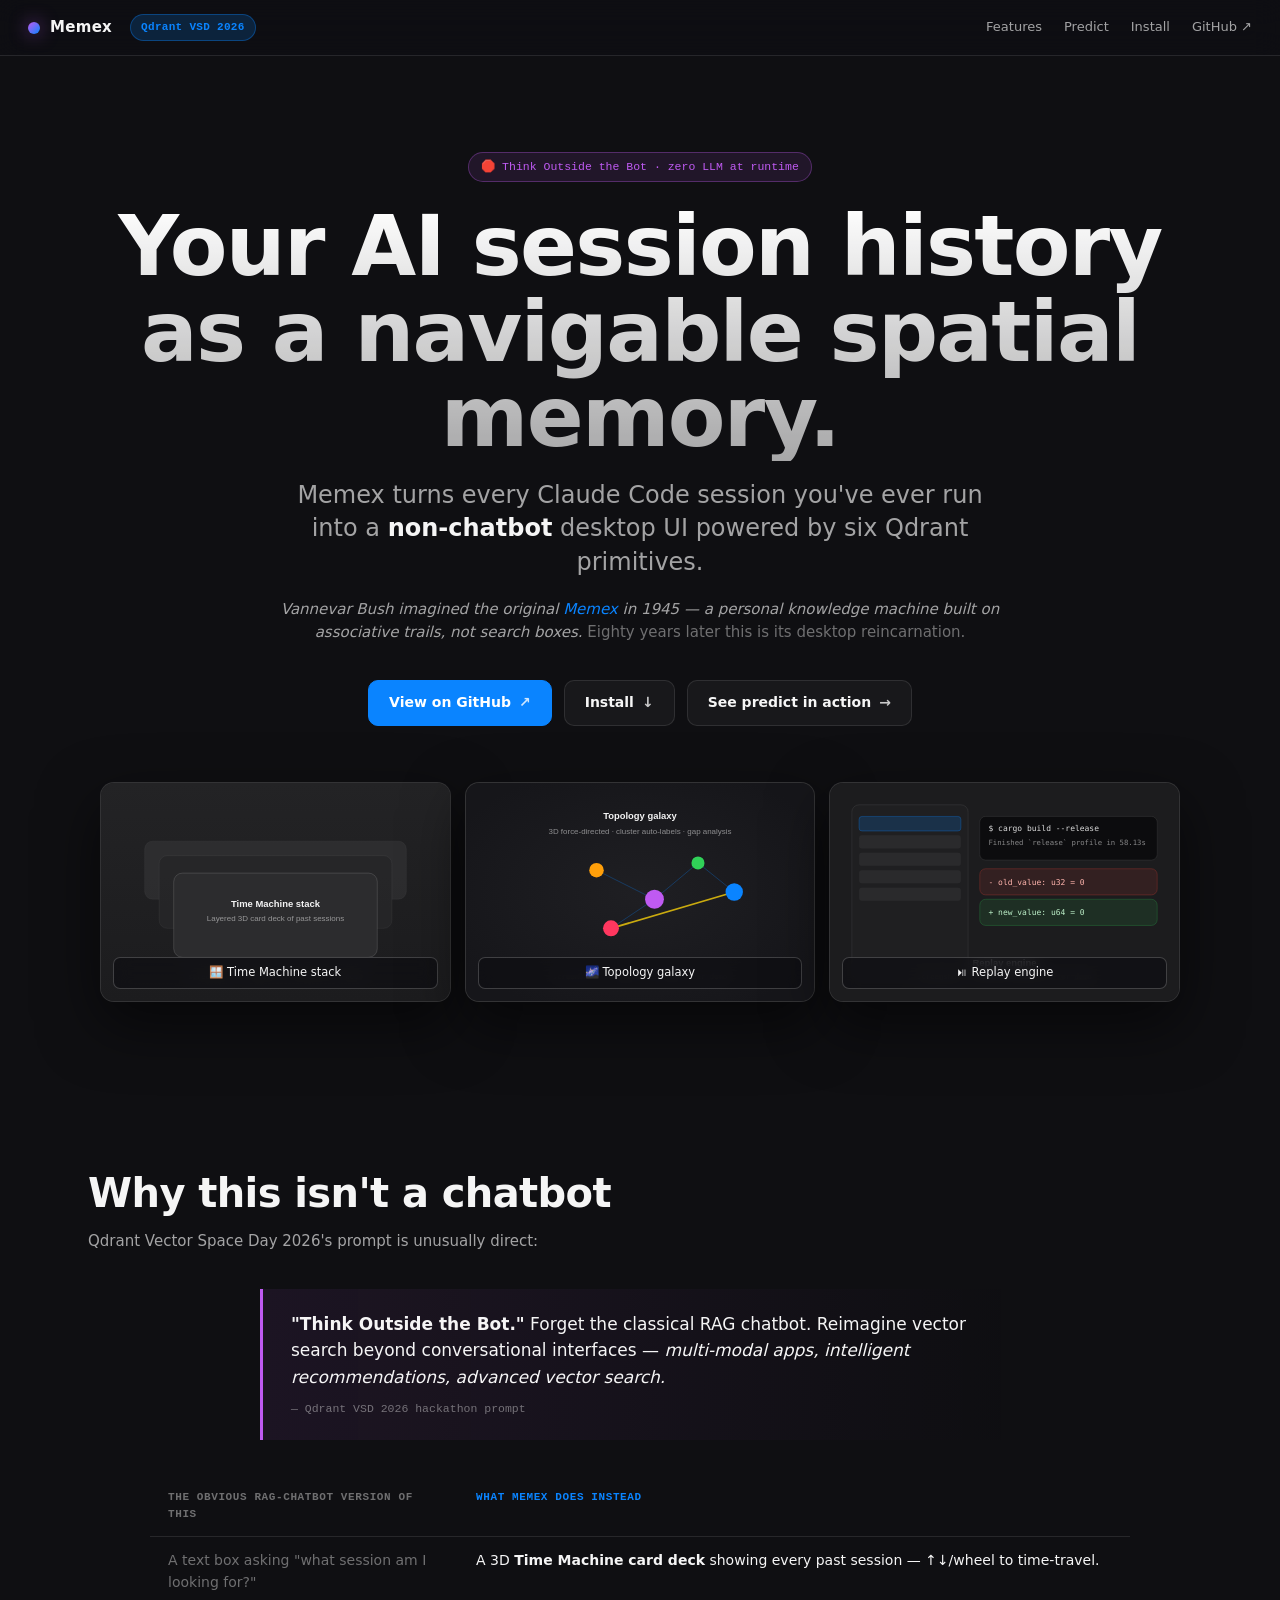
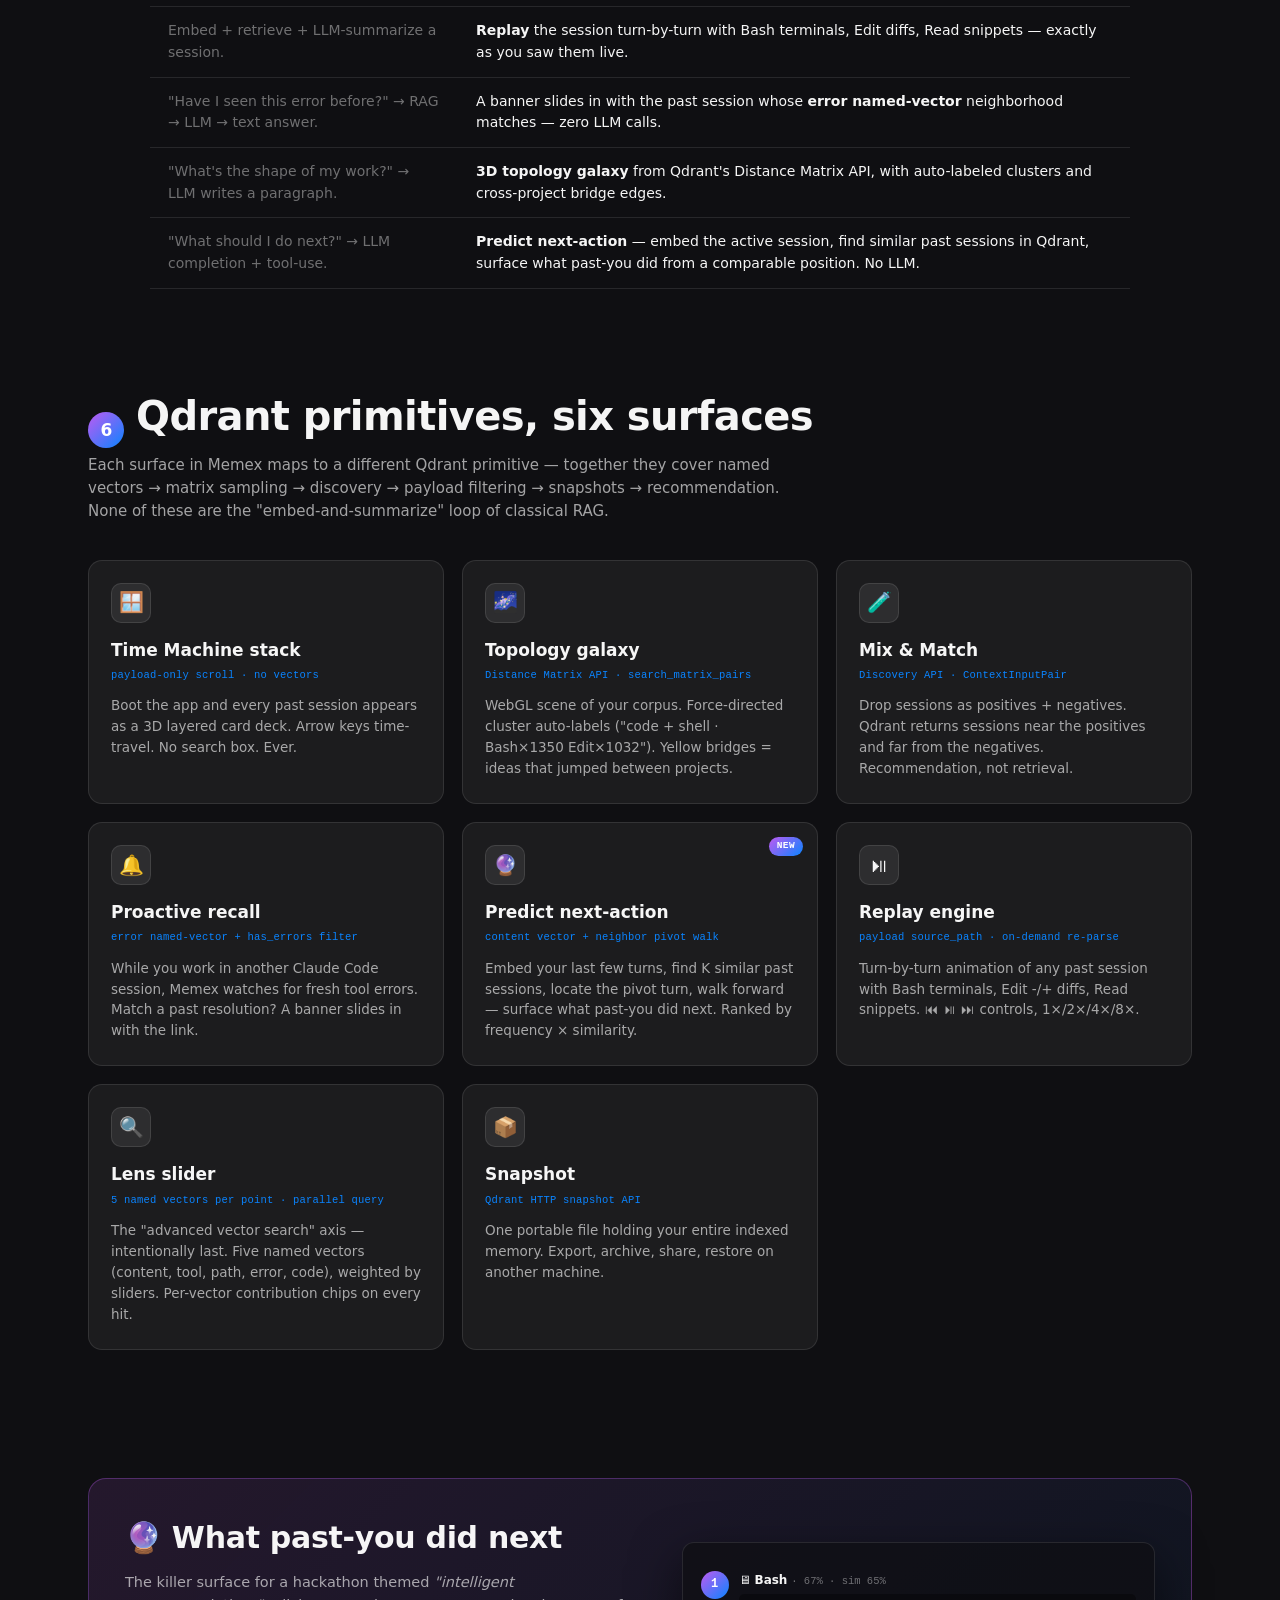
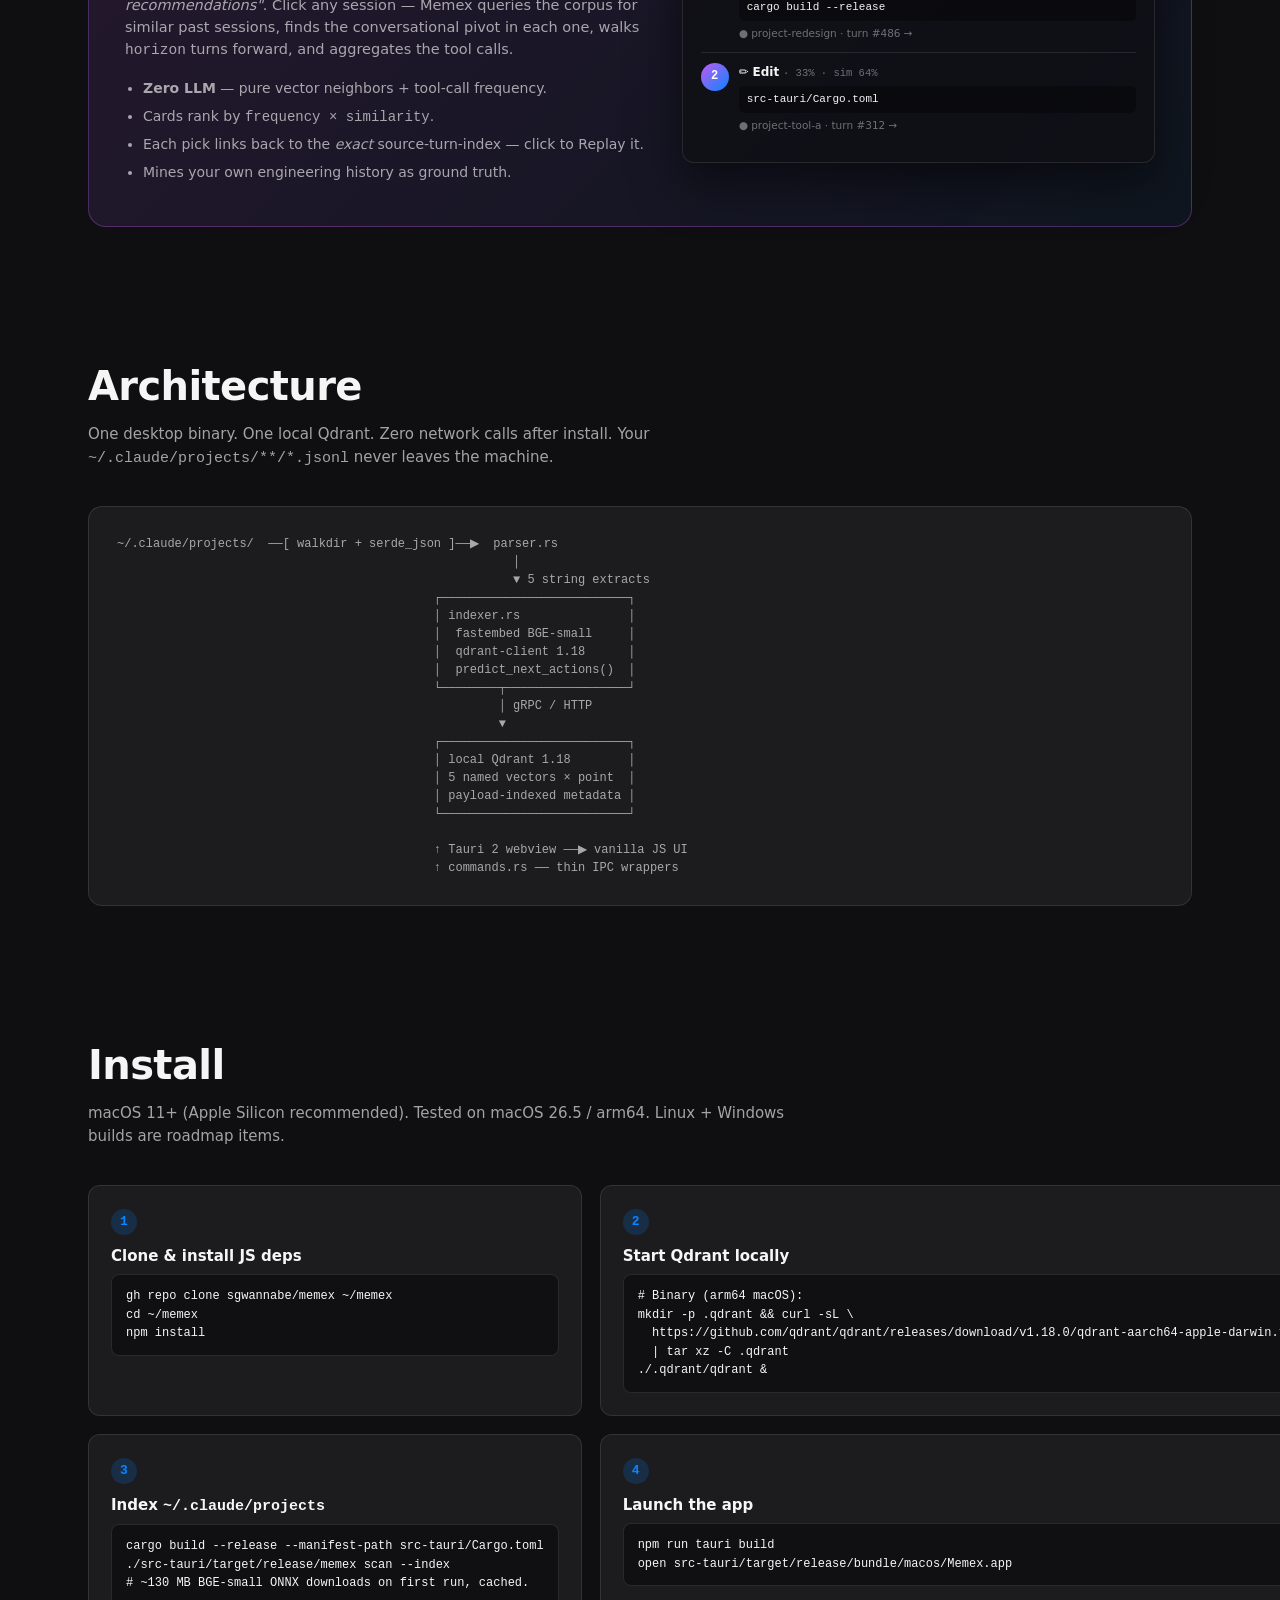
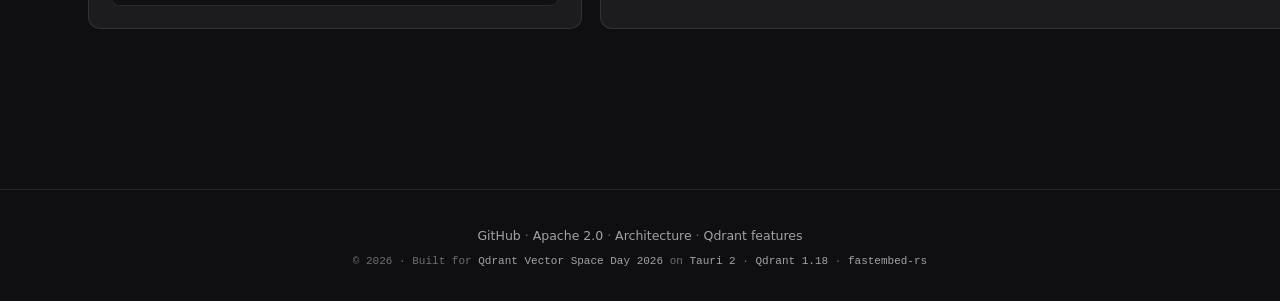
==== index.html @ a987952d "docs: public landing page + README — add Predict + landing link Landing page (index.html at repo roo" ====
<!doctype html>
<html lang="en">
<head>
  <meta charset="UTF-8" />
  <meta name="viewport" content="width=device-width, initial-scale=1.0" />
  <title>Memex — Your AI session history as a navigable spatial memory</title>
  <meta name="description" content="Time Machine for ~/.claude/projects. Six Qdrant primitives wired into one non-chatbot UI. Built for Qdrant Vector Space Day 2026." />
  <meta property="og:title" content="Memex — non-chatbot UI for AI session history" />
  <meta property="og:description" content="Six Qdrant primitives. Zero LLM at runtime. Built for VSD 2026." />
  <meta property="og:type" content="website" />
  <meta property="og:url" content="https://sgwannabe.github.io/memex/" />
  <link rel="icon" type="image/svg+xml" href="docs/img/topology.svg" />
  <style>
    :root {
      --bg-0: #0f0f12;
      --bg-1: #16161a;
      --bg-2: #1c1c1e;
      --bg-3: #232325;
      --bg-glass: rgba(255, 255, 255, 0.04);
      --bg-glass-hi: rgba(255, 255, 255, 0.08);
      --border: rgba(255, 255, 255, 0.10);
      --border-strong: rgba(255, 255, 255, 0.20);
      --fg: rgba(255, 255, 255, 0.96);
      --fg-2: rgba(255, 255, 255, 0.62);
      --fg-3: rgba(255, 255, 255, 0.40);
      --accent: #0a84ff;
      --accent-soft: rgba(10, 132, 255, 0.18);
      --magenta: #bf5af2;
      --green: #30d158;
      --yellow: #ffd60a;
      --red: #ff453a;
      --sans: -apple-system, BlinkMacSystemFont, "SF Pro Display", "SF Pro Text", "Pretendard Variable", "Inter", system-ui, sans-serif;
      --mono: "SF Mono", "JetBrains Mono", ui-monospace, monospace;
      color-scheme: dark;
    }
    * { box-sizing: border-box; }
    html, body {
      margin: 0; padding: 0;
      background: var(--bg-0);
      color: var(--fg);
      font-family: var(--sans);
      -webkit-font-smoothing: antialiased;
      line-height: 1.55;
    }
    a { color: var(--accent); text-decoration: none; }
    a:hover { text-decoration: underline; }
    code, pre { font-family: var(--mono); }

    /* --- ambient background ---------------------------------------- */
    body::before {
      content: "";
      position: fixed; inset: 0; pointer-events: none; z-index: -1;
      background:
        radial-gradient(ellipse 80% 60% at 50% -10%, rgba(10, 132, 255, 0.22), transparent 60%),
        radial-gradient(ellipse 60% 50% at 100% 20%, rgba(191, 90, 242, 0.16), transparent 60%),
        radial-gradient(ellipse 60% 60% at 0% 70%, rgba(48, 209, 88, 0.10), transparent 60%);
    }

    /* --- nav -------------------------------------------------------- */
    nav.top {
      position: sticky; top: 0; z-index: 50;
      display: flex; align-items: center; justify-content: space-between;
      padding: 14px 28px;
      background: rgba(15, 15, 18, 0.72);
      backdrop-filter: saturate(160%) blur(14px);
      border-bottom: 1px solid var(--border);
    }
    nav.top .brand {
      display: flex; align-items: center; gap: 10px;
      font-weight: 700; letter-spacing: 0.3px; font-size: 15px;
    }
    nav.top .brand-dot {
      width: 12px; height: 12px; border-radius: 50%;
      background: linear-gradient(135deg, var(--magenta) 0%, var(--accent) 100%);
      box-shadow: 0 0 18px rgba(191, 90, 242, 0.55);
    }
    nav.top .links { display: flex; gap: 22px; font-size: 13px; color: var(--fg-2); }
    nav.top .links a { color: var(--fg-2); }
    nav.top .links a:hover { color: var(--fg); text-decoration: none; }
    nav.top .badge {
      display: inline-flex; align-items: center; gap: 6px;
      font-family: var(--mono); font-size: 11px;
      padding: 4px 10px; border-radius: 999px;
      background: var(--accent-soft); color: var(--accent);
      border: 1px solid rgba(10, 132, 255, 0.35);
    }

    /* --- container -------------------------------------------------- */
    .wrap { max-width: 1160px; margin: 0 auto; padding: 0 28px; }

    /* --- hero ------------------------------------------------------- */
    section.hero {
      padding: 96px 0 64px;
      text-align: center;
    }
    .hero .eyebrow {
      display: inline-flex; align-items: center; gap: 6px;
      font-family: var(--mono); font-size: 11.5px;
      color: var(--magenta);
      padding: 5px 12px; border-radius: 999px;
      background: rgba(191, 90, 242, 0.10);
      border: 1px solid rgba(191, 90, 242, 0.32);
      margin-bottom: 22px;
    }
    .hero h1 {
      font-size: clamp(40px, 8vw, 84px);
      line-height: 1.02;
      margin: 0 0 18px;
      letter-spacing: -0.02em;
      font-weight: 700;
      background: linear-gradient(180deg, #ffffff 0%, rgba(255, 255, 255, 0.6) 110%);
      -webkit-background-clip: text;
      background-clip: text;
      color: transparent;
    }
    .hero .tagline {
      font-size: clamp(18px, 2.4vw, 24px);
      color: var(--fg-2);
      max-width: 720px; margin: 0 auto 18px;
      line-height: 1.4;
    }
    .hero .lede {
      font-size: 15px; color: var(--fg-3);
      max-width: 720px; margin: 0 auto 36px;
    }
    .hero .lede em { color: var(--fg-2); font-style: italic; }
    .hero .cta {
      display: inline-flex; gap: 12px; flex-wrap: wrap; justify-content: center;
    }
    .btn {
      display: inline-flex; align-items: center; gap: 8px;
      font-family: var(--sans); font-weight: 600; font-size: 14px;
      padding: 11px 20px; border-radius: 10px;
      border: 1px solid var(--border);
      background: var(--bg-glass);
      color: var(--fg);
      text-decoration: none !important;
      cursor: pointer;
      transition: transform 80ms ease, background 160ms ease, border-color 160ms ease;
    }
    .btn:hover { background: var(--bg-glass-hi); border-color: var(--border-strong); transform: translateY(-1px); }
    .btn.primary { background: var(--accent); border-color: var(--accent); color: #fff; }
    .btn.primary:hover { background: #1a90ff; }
    .btn .arrow { font-size: 14px; opacity: 0.8; }

    /* --- hero screenshots strip ------------------------------------ */
    .shots {
      margin: 56px auto 0;
      display: grid; grid-template-columns: repeat(3, 1fr); gap: 14px;
      max-width: 1080px;
    }
    .shots .shot {
      position: relative;
      border-radius: 14px; overflow: hidden;
      border: 1px solid var(--border);
      background: var(--bg-2);
      box-shadow: 0 22px 60px rgba(0, 0, 0, 0.55);
      transition: transform 280ms ease, border-color 280ms ease;
    }
    .shots .shot:hover { transform: translateY(-4px); border-color: var(--border-strong); }
    .shots .shot img { display: block; width: 100%; height: auto; }
    .shots .shot .cap {
      position: absolute; left: 12px; bottom: 12px; right: 12px;
      font-family: var(--sans); font-size: 11.5px; color: var(--fg);
      padding: 6px 10px; border-radius: 7px;
      background: rgba(15, 15, 18, 0.72);
      border: 1px solid var(--border-strong);
      backdrop-filter: blur(8px);
    }

    /* --- "not a chatbot" anchor ------------------------------------ */
    section.not-bot {
      padding: 96px 0 32px;
    }
    .not-bot .vsd-quote {
      max-width: 760px; margin: 0 auto 36px;
      padding: 22px 28px;
      border-left: 3px solid var(--magenta);
      background: linear-gradient(90deg, rgba(191, 90, 242, 0.08) 0%, transparent 100%);
      border-radius: 0 14px 14px 0;
      font-size: 17px; line-height: 1.55;
    }
    .not-bot .vsd-quote .src {
      display: block; margin-top: 10px;
      font-family: var(--mono); font-size: 11.5px; color: var(--fg-3);
    }
    .not-bot table.contrast {
      width: 100%; max-width: 980px; margin: 0 auto;
      border-collapse: collapse;
      font-size: 14px;
    }
    .not-bot table.contrast th,
    .not-bot table.contrast td {
      padding: 13px 18px;
      text-align: left;
      vertical-align: top;
      border-bottom: 1px solid var(--border);
    }
    .not-bot table.contrast th {
      font-family: var(--mono); font-size: 11px;
      font-weight: 700; text-transform: uppercase; letter-spacing: 0.6px;
      color: var(--fg-3);
    }
    .not-bot table.contrast th:last-child {
      color: var(--accent);
    }
    .not-bot table.contrast td:first-child { color: var(--fg-3); }
    .not-bot table.contrast td:last-child { color: var(--fg); font-weight: 500; }

    /* --- features grid --------------------------------------------- */
    section.features { padding: 64px 0; }
    section h2 {
      font-size: clamp(28px, 4vw, 40px);
      letter-spacing: -0.015em;
      margin: 0 0 6px;
      font-weight: 700;
    }
    section h2 .num {
      display: inline-flex; align-items: center; justify-content: center;
      width: 36px; height: 36px; border-radius: 50%;
      background: linear-gradient(135deg, var(--magenta) 0%, var(--accent) 100%);
      color: white; font-size: 17px; font-weight: 700;
      margin-right: 12px; vertical-align: -6px;
    }
    section .h-sub {
      font-size: 15px; color: var(--fg-2);
      margin: 0 0 36px;
      max-width: 720px;
    }
    .grid {
      display: grid; gap: 18px;
      grid-template-columns: repeat(auto-fill, minmax(320px, 1fr));
    }
    .card {
      position: relative;
      padding: 22px 22px 24px;
      background: var(--bg-2);
      border: 1px solid var(--border);
      border-radius: 14px;
      transition: transform 200ms ease, border-color 200ms ease;
    }
    .card:hover { transform: translateY(-3px); border-color: var(--border-strong); }
    .card .icon {
      display: inline-flex; align-items: center; justify-content: center;
      width: 40px; height: 40px; border-radius: 10px;
      font-size: 20px;
      background: var(--bg-glass-hi);
      border: 1px solid var(--border);
      margin-bottom: 14px;
    }
    .card h3 {
      margin: 0 0 4px; font-size: 17px; font-weight: 600;
    }
    .card .qprim {
      display: block; font-family: var(--mono); font-size: 10.5px;
      color: var(--accent); margin-bottom: 12px;
      letter-spacing: 0.2px;
    }
    .card p { margin: 0; color: var(--fg-2); font-size: 13.5px; line-height: 1.55; }
    .card .badge-new {
      position: absolute; top: 14px; right: 14px;
      font-family: var(--mono); font-size: 9.5px;
      padding: 2px 8px; border-radius: 999px;
      background: linear-gradient(135deg, var(--magenta) 0%, var(--accent) 100%);
      color: #fff; font-weight: 700;
      letter-spacing: 0.4px;
    }

    /* --- predict spotlight ----------------------------------------- */
    section.predict {
      padding: 64px 0;
    }
    .spotlight {
      display: grid; grid-template-columns: 1.1fr 1fr; gap: 36px;
      align-items: center;
      padding: 36px;
      background: linear-gradient(135deg, rgba(191, 90, 242, 0.12) 0%, rgba(10, 132, 255, 0.06) 100%);
      border: 1px solid rgba(191, 90, 242, 0.32);
      border-radius: 18px;
    }
    .spotlight h3 {
      font-size: clamp(22px, 3vw, 30px);
      margin: 0 0 10px;
      letter-spacing: -0.01em;
    }
    .spotlight p { color: var(--fg-2); font-size: 14.5px; margin: 0 0 16px; }
    .spotlight ul { color: var(--fg-2); font-size: 14px; padding-left: 18px; margin: 0; }
    .spotlight ul li { margin-bottom: 6px; }
    .spotlight .demo-card {
      padding: 18px;
      background: rgba(15, 15, 18, 0.72);
      border: 1px solid var(--border);
      border-radius: 12px;
      box-shadow: 0 18px 50px rgba(0, 0, 0, 0.55);
    }
    .spotlight .demo-card .row {
      display: grid; grid-template-columns: 28px 1fr;
      gap: 10px; padding: 10px 0;
      border-bottom: 1px solid var(--border);
    }
    .spotlight .demo-card .row:last-child { border-bottom: none; }
    .spotlight .demo-card .rank {
      width: 28px; height: 28px; border-radius: 50%;
      display: flex; align-items: center; justify-content: center;
      font-family: var(--mono); font-weight: 700; font-size: 12px;
      background: linear-gradient(135deg, var(--magenta), var(--accent));
      color: white;
    }
    .spotlight .demo-card .head { font-size: 12px; }
    .spotlight .demo-card .head strong { color: var(--fg); }
    .spotlight .demo-card .head .meta { font-family: var(--mono); color: var(--fg-3); font-size: 10.5px; }
    .spotlight .demo-card .ex {
      margin-top: 5px;
      font-family: var(--mono); font-size: 11px;
      padding: 5px 8px; border-radius: 5px;
      background: rgba(0, 0, 0, 0.35); color: var(--fg);
      display: block;
    }
    .spotlight .demo-card .src {
      margin-top: 4px;
      font-size: 10.5px; color: var(--fg-3);
    }

    /* --- architecture ---------------------------------------------- */
    section.arch {
      padding: 64px 0;
    }
    .arch-box {
      padding: 28px;
      background: var(--bg-2);
      border: 1px solid var(--border);
      border-radius: 14px;
      font-family: var(--mono); font-size: 12px;
      color: var(--fg-2);
      overflow-x: auto;
      white-space: pre;
      line-height: 1.5;
    }

    /* --- install ---------------------------------------------------- */
    section.install { padding: 64px 0; }
    .steps {
      display: grid; grid-template-columns: repeat(2, 1fr); gap: 18px;
    }
    .step {
      padding: 22px;
      background: var(--bg-2);
      border: 1px solid var(--border);
      border-radius: 12px;
    }
    .step .step-num {
      display: inline-flex; align-items: center; justify-content: center;
      width: 26px; height: 26px; border-radius: 50%;
      background: var(--accent-soft); color: var(--accent);
      font-family: var(--mono); font-weight: 700; font-size: 13px;
      margin-bottom: 10px;
    }
    .step h4 { margin: 0 0 6px; font-size: 15px; font-weight: 600; }
    .step p { margin: 0 0 12px; color: var(--fg-2); font-size: 13px; }
    .step pre {
      margin: 0;
      padding: 12px 14px;
      background: rgba(0, 0, 0, 0.40);
      border: 1px solid var(--border);
      border-radius: 8px;
      font-size: 12px; line-height: 1.55;
      color: var(--fg);
      overflow-x: auto;
    }

    /* --- footer ----------------------------------------------------- */
    footer {
      margin-top: 96px;
      padding: 36px 28px;
      border-top: 1px solid var(--border);
      text-align: center;
      color: var(--fg-3);
      font-size: 12.5px;
    }
    footer a { color: var(--fg-2); }
    footer .credits {
      margin-top: 8px; font-family: var(--mono); font-size: 11px;
    }

    @media (max-width: 760px) {
      .shots { grid-template-columns: 1fr; }
      .spotlight { grid-template-columns: 1fr; padding: 24px; }
      .steps { grid-template-columns: 1fr; }
      nav.top .links { display: none; }
    }
  </style>
</head>
<body>
  <nav class="top">
    <div class="brand">
      <span class="brand-dot"></span> Memex
      <span class="badge" style="margin-left:8px">Qdrant VSD 2026</span>
    </div>
    <div class="links">
      <a href="#features">Features</a>
      <a href="#predict">Predict</a>
      <a href="#install">Install</a>
      <a href="https://github.com/sgwannabe/memex" target="_blank" rel="noopener">GitHub ↗</a>
    </div>
  </nav>

  <section class="hero">
    <div class="wrap">
      <div class="eyebrow">🛑 Think Outside the Bot · zero LLM at runtime</div>
      <h1>Your AI session history<br>as a navigable spatial memory.</h1>
      <p class="tagline">
        Memex turns every Claude&nbsp;Code session you've ever run
        into a <strong style="color:var(--fg)">non-chatbot</strong> desktop UI
        powered by six Qdrant primitives.
      </p>
      <p class="lede">
        <em>Vannevar Bush imagined the original
        <a href="https://en.wikipedia.org/wiki/Memex" target="_blank" rel="noopener">Memex</a>
        in 1945 — a personal knowledge machine built on associative trails,
        not search boxes.</em> Eighty years later this is its desktop reincarnation.
      </p>
      <div class="cta">
        <a class="btn primary" href="https://github.com/sgwannabe/memex" target="_blank" rel="noopener">
          View on GitHub <span class="arrow">↗</span>
        </a>
        <a class="btn" href="#install">
          Install <span class="arrow">↓</span>
        </a>
        <a class="btn" href="#predict">
          See predict in action <span class="arrow">→</span>
        </a>
      </div>

      <div class="shots">
        <div class="shot">
          <img src="docs/img/stack.svg" alt="Time Machine layered card stack" />
          <span class="cap">🪟 Time Machine stack</span>
        </div>
        <div class="shot">
          <img src="docs/img/topology.svg" alt="3D Topology galaxy with cluster labels" />
          <span class="cap">🌌 Topology galaxy</span>
        </div>
        <div class="shot">
          <img src="docs/img/replay.svg" alt="Replay engine — turn-by-turn animation" />
          <span class="cap">⏯ Replay engine</span>
        </div>
      </div>
    </div>
  </section>

  <section class="not-bot">
    <div class="wrap">
      <h2>Why this isn't a chatbot</h2>
      <p class="h-sub">Qdrant Vector Space Day 2026's prompt is unusually direct:</p>

      <div class="vsd-quote">
        <strong>"Think Outside the Bot."</strong> Forget the classical RAG
        chatbot. Reimagine vector search beyond conversational interfaces —
        <em>multi-modal apps, intelligent recommendations, advanced vector
        search.</em>
        <span class="src">— Qdrant VSD 2026 hackathon prompt</span>
      </div>

      <table class="contrast">
        <thead>
          <tr>
            <th>The obvious RAG-chatbot version of this</th>
            <th>What Memex does instead</th>
          </tr>
        </thead>
        <tbody>
          <tr>
            <td>A text box asking "what session am I looking for?"</td>
            <td>A 3D <strong>Time Machine card deck</strong> showing every past session — ↑↓/wheel to time-travel.</td>
          </tr>
          <tr>
            <td>Embed + retrieve + LLM-summarize a session.</td>
            <td><strong>Replay</strong> the session turn-by-turn with Bash terminals, Edit diffs, Read snippets — exactly as you saw them live.</td>
          </tr>
          <tr>
            <td>"Have I seen this error before?" → RAG → LLM → text answer.</td>
            <td>A banner slides in with the past session whose <strong>error named-vector</strong> neighborhood matches — zero LLM calls.</td>
          </tr>
          <tr>
            <td>"What's the shape of my work?" → LLM writes a paragraph.</td>
            <td><strong>3D topology galaxy</strong> from Qdrant's Distance Matrix API, with auto-labeled clusters and cross-project bridge edges.</td>
          </tr>
          <tr>
            <td>"What should I do next?" → LLM completion + tool-use.</td>
            <td><strong>Predict next-action</strong> — embed the active session, find similar past sessions in Qdrant, surface what past-you did from a comparable position. No LLM.</td>
          </tr>
        </tbody>
      </table>
    </div>
  </section>

  <section class="features" id="features">
    <div class="wrap">
      <h2><span class="num">6</span>Qdrant primitives, six surfaces</h2>
      <p class="h-sub">
        Each surface in Memex maps to a different Qdrant primitive — together
        they cover named vectors → matrix sampling → discovery → payload
        filtering → snapshots → recommendation. None of these are the
        "embed-and-summarize" loop of classical RAG.
      </p>

      <div class="grid">
        <div class="card">
          <div class="icon">🪟</div>
          <h3>Time Machine stack</h3>
          <span class="qprim">payload-only scroll · no vectors</span>
          <p>Boot the app and every past session appears as a 3D layered card deck. Arrow keys time-travel. No search box. Ever.</p>
        </div>

        <div class="card">
          <div class="icon">🌌</div>
          <h3>Topology galaxy</h3>
          <span class="qprim">Distance Matrix API · search_matrix_pairs</span>
          <p>WebGL scene of your corpus. Force-directed cluster auto-labels ("code + shell · Bash×1350 Edit×1032"). Yellow bridges = ideas that jumped between projects.</p>
        </div>

        <div class="card">
          <div class="icon">🧪</div>
          <h3>Mix &amp; Match</h3>
          <span class="qprim">Discovery API · ContextInputPair</span>
          <p>Drop sessions as positives + negatives. Qdrant returns sessions near the positives and far from the negatives. Recommendation, not retrieval.</p>
        </div>

        <div class="card">
          <div class="icon">🔔</div>
          <h3>Proactive recall</h3>
          <span class="qprim">error named-vector + has_errors filter</span>
          <p>While you work in another Claude Code session, Memex watches for fresh tool errors. Match a past resolution? A banner slides in with the link.</p>
        </div>

        <div class="card">
          <span class="badge-new">NEW</span>
          <div class="icon">🔮</div>
          <h3>Predict next-action</h3>
          <span class="qprim">content vector + neighbor pivot walk</span>
          <p>Embed your last few turns, find K similar past sessions, locate the pivot turn, walk forward — surface what past-you did next. Ranked by frequency × similarity.</p>
        </div>

        <div class="card">
          <div class="icon">⏯</div>
          <h3>Replay engine</h3>
          <span class="qprim">payload source_path · on-demand re-parse</span>
          <p>Turn-by-turn animation of any past session with Bash terminals, Edit -/+ diffs, Read snippets. ⏮ ⏯ ⏭ controls, 1×/2×/4×/8×.</p>
        </div>

        <div class="card">
          <div class="icon">🔍</div>
          <h3>Lens slider</h3>
          <span class="qprim">5 named vectors per point · parallel query</span>
          <p>The "advanced vector search" axis — intentionally last. Five named vectors (content, tool, path, error, code), weighted by sliders. Per-vector contribution chips on every hit.</p>
        </div>

        <div class="card">
          <div class="icon">📦</div>
          <h3>Snapshot</h3>
          <span class="qprim">Qdrant HTTP snapshot API</span>
          <p>One portable file holding your entire indexed memory. Export, archive, share, restore on another machine.</p>
        </div>
      </div>
    </div>
  </section>

  <section class="predict" id="predict">
    <div class="wrap">
      <div class="spotlight">
        <div>
          <h3>🔮 What past-you did next</h3>
          <p>
            The killer surface for a hackathon themed
            <em>"intelligent recommendations"</em>. Click any session — Memex
            queries the corpus for similar past sessions, finds the conversational
            pivot in each one, walks <code>horizon</code> turns forward, and
            aggregates the tool calls.
          </p>
          <ul>
            <li><strong>Zero LLM</strong> — pure vector neighbors + tool-call frequency.</li>
            <li>Cards rank by <code>frequency × similarity</code>.</li>
            <li>Each pick links back to the <em>exact</em> source-turn-index — click to Replay it.</li>
            <li>Mines your own engineering history as ground truth.</li>
          </ul>
        </div>
        <div class="demo-card">
          <div class="row">
            <div class="rank">1</div>
            <div>
              <div class="head">
                🖥 <strong>Bash</strong>
                <span class="meta">· 67% · sim 65%</span>
              </div>
              <code class="ex">cargo build --release</code>
              <div class="src">● project-redesign · turn #486 →</div>
            </div>
          </div>
          <div class="row">
            <div class="rank">2</div>
            <div>
              <div class="head">
                ✏️ <strong>Edit</strong>
                <span class="meta">· 33% · sim 64%</span>
              </div>
              <code class="ex">src-tauri/Cargo.toml</code>
              <div class="src">● project-tool-a · turn #312 →</div>
            </div>
          </div>
        </div>
      </div>
    </div>
  </section>

  <section class="arch">
    <div class="wrap">
      <h2>Architecture</h2>
      <p class="h-sub">
        One desktop binary. One local Qdrant. Zero network calls after install.
        Your <code>~/.claude/projects/**/*.jsonl</code> never leaves the machine.
      </p>
      <div class="arch-box">~/.claude/projects/  ──[ walkdir + serde_json ]──▶  parser.rs
                                                       │
                                                       ▼ 5 string extracts
                                            ┌──────────────────────────┐
                                            │ indexer.rs               │
                                            │  fastembed BGE-small     │
                                            │  qdrant-client 1.18      │
                                            │  predict_next_actions()  │
                                            └────────┬─────────────────┘
                                                     │ gRPC / HTTP
                                                     ▼
                                            ┌──────────────────────────┐
                                            │ local Qdrant 1.18        │
                                            │ 5 named vectors × point  │
                                            │ payload-indexed metadata │
                                            └──────────────────────────┘

                                            ↑ Tauri 2 webview ──▶ vanilla JS UI
                                            ↑ commands.rs ── thin IPC wrappers</div>
    </div>
  </section>

  <section class="install" id="install">
    <div class="wrap">
      <h2>Install</h2>
      <p class="h-sub">
        macOS 11+ (Apple Silicon recommended). Tested on macOS 26.5 / arm64.
        Linux + Windows builds are roadmap items.
      </p>
      <div class="steps">
        <div class="step">
          <div class="step-num">1</div>
          <h4>Clone &amp; install JS deps</h4>
          <pre>gh repo clone sgwannabe/memex ~/memex
cd ~/memex
npm install</pre>
        </div>
        <div class="step">
          <div class="step-num">2</div>
          <h4>Start Qdrant locally</h4>
          <pre># Binary (arm64 macOS):
mkdir -p .qdrant && curl -sL \
  https://github.com/qdrant/qdrant/releases/download/v1.18.0/qdrant-aarch64-apple-darwin.tar.gz \
  | tar xz -C .qdrant
./.qdrant/qdrant &amp;</pre>
        </div>
        <div class="step">
          <div class="step-num">3</div>
          <h4>Index <code>~/.claude/projects</code></h4>
          <pre>cargo build --release --manifest-path src-tauri/Cargo.toml
./src-tauri/target/release/memex scan --index
# ~130 MB BGE-small ONNX downloads on first run, cached.</pre>
        </div>
        <div class="step">
          <div class="step-num">4</div>
          <h4>Launch the app</h4>
          <pre>npm run tauri build
open src-tauri/target/release/bundle/macos/Memex.app</pre>
        </div>
      </div>
    </div>
  </section>

  <footer>
    <div>
      <a href="https://github.com/sgwannabe/memex">GitHub</a> ·
      <a href="https://github.com/sgwannabe/memex/blob/main/LICENSE">Apache 2.0</a> ·
      <a href="https://github.com/sgwannabe/memex/blob/main/docs/architecture.md">Architecture</a> ·
      <a href="https://github.com/sgwannabe/memex/blob/main/docs/qdrant-features.md">Qdrant features</a>
    </div>
    <div class="credits">
      © 2026 · Built for
      <a href="https://qdrant.tech/blog/vector-space-day-sf-2026/" target="_blank" rel="noopener">Qdrant Vector Space Day 2026</a>
      on
      <a href="https://tauri.app">Tauri 2</a> ·
      <a href="https://qdrant.tech">Qdrant 1.18</a> ·
      <a href="https://github.com/Anush008/fastembed-rs">fastembed-rs</a>
    </div>
  </footer>
</body>
</html>
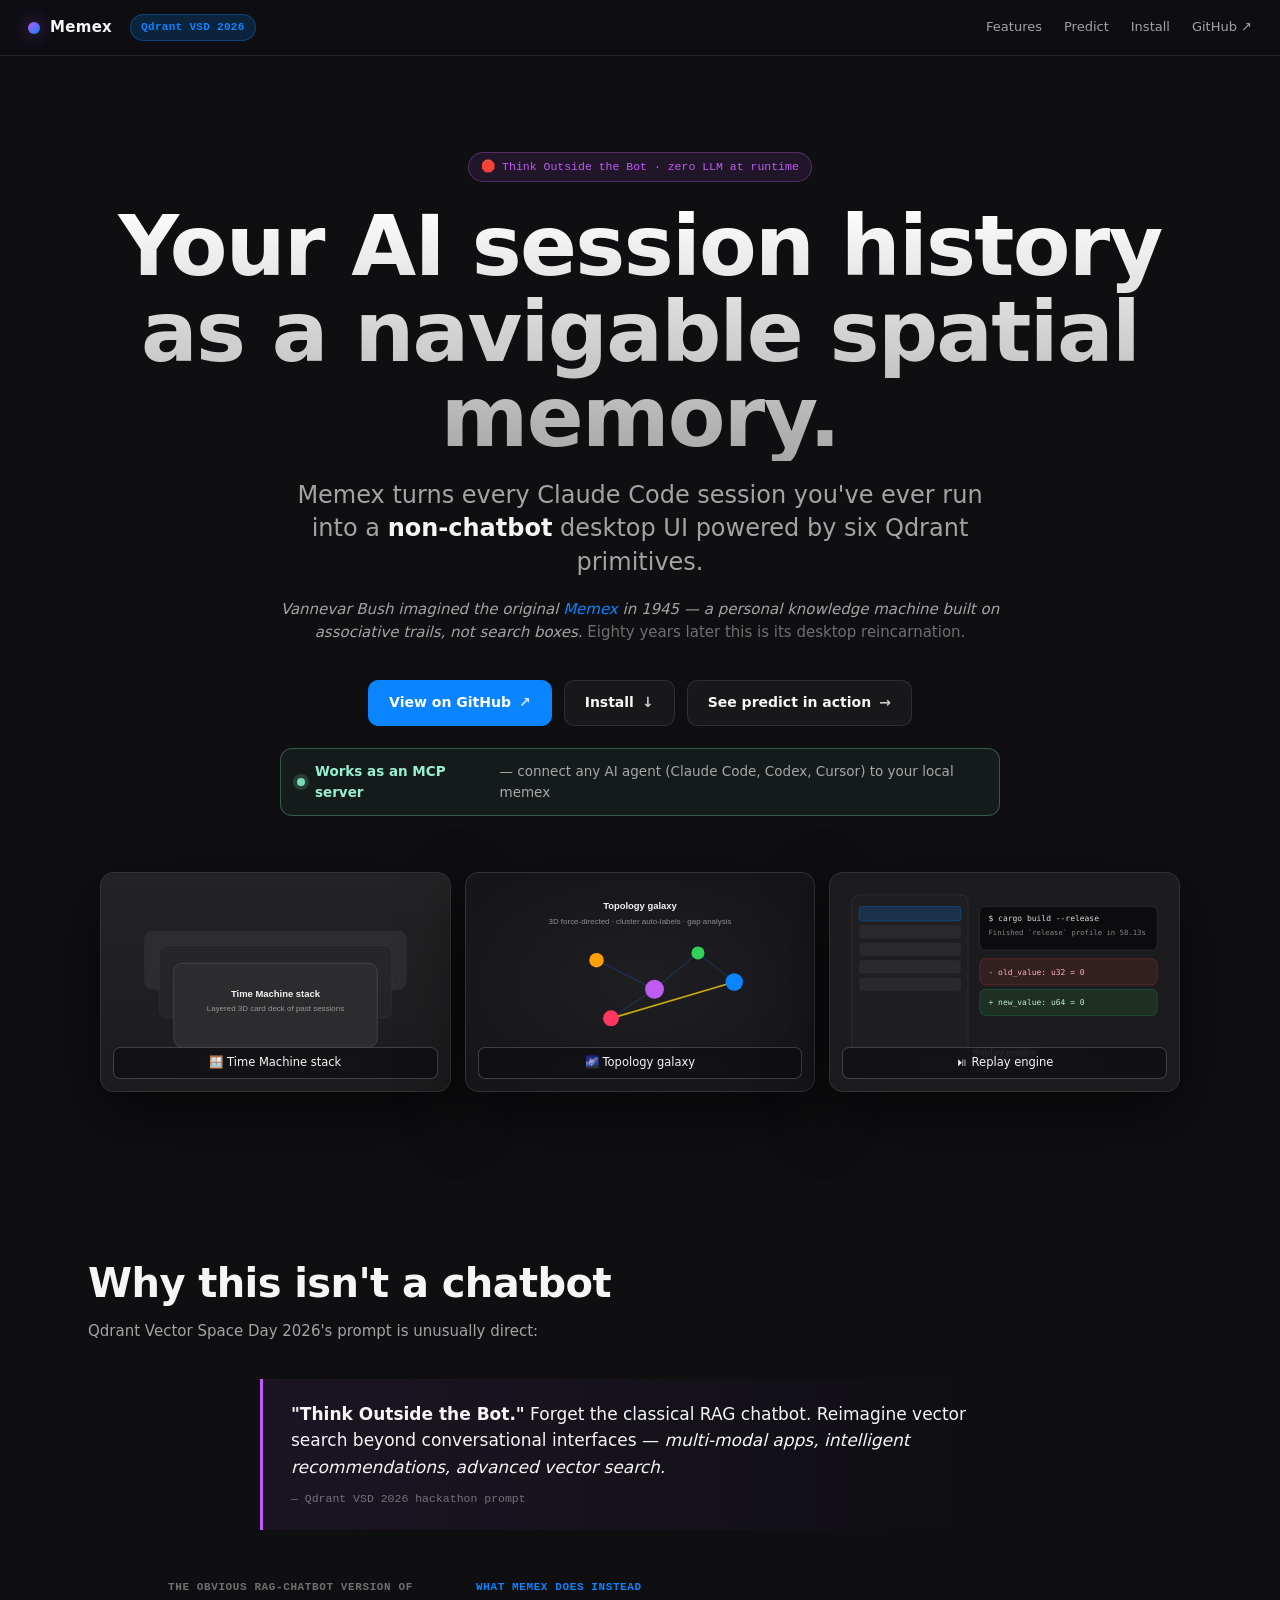
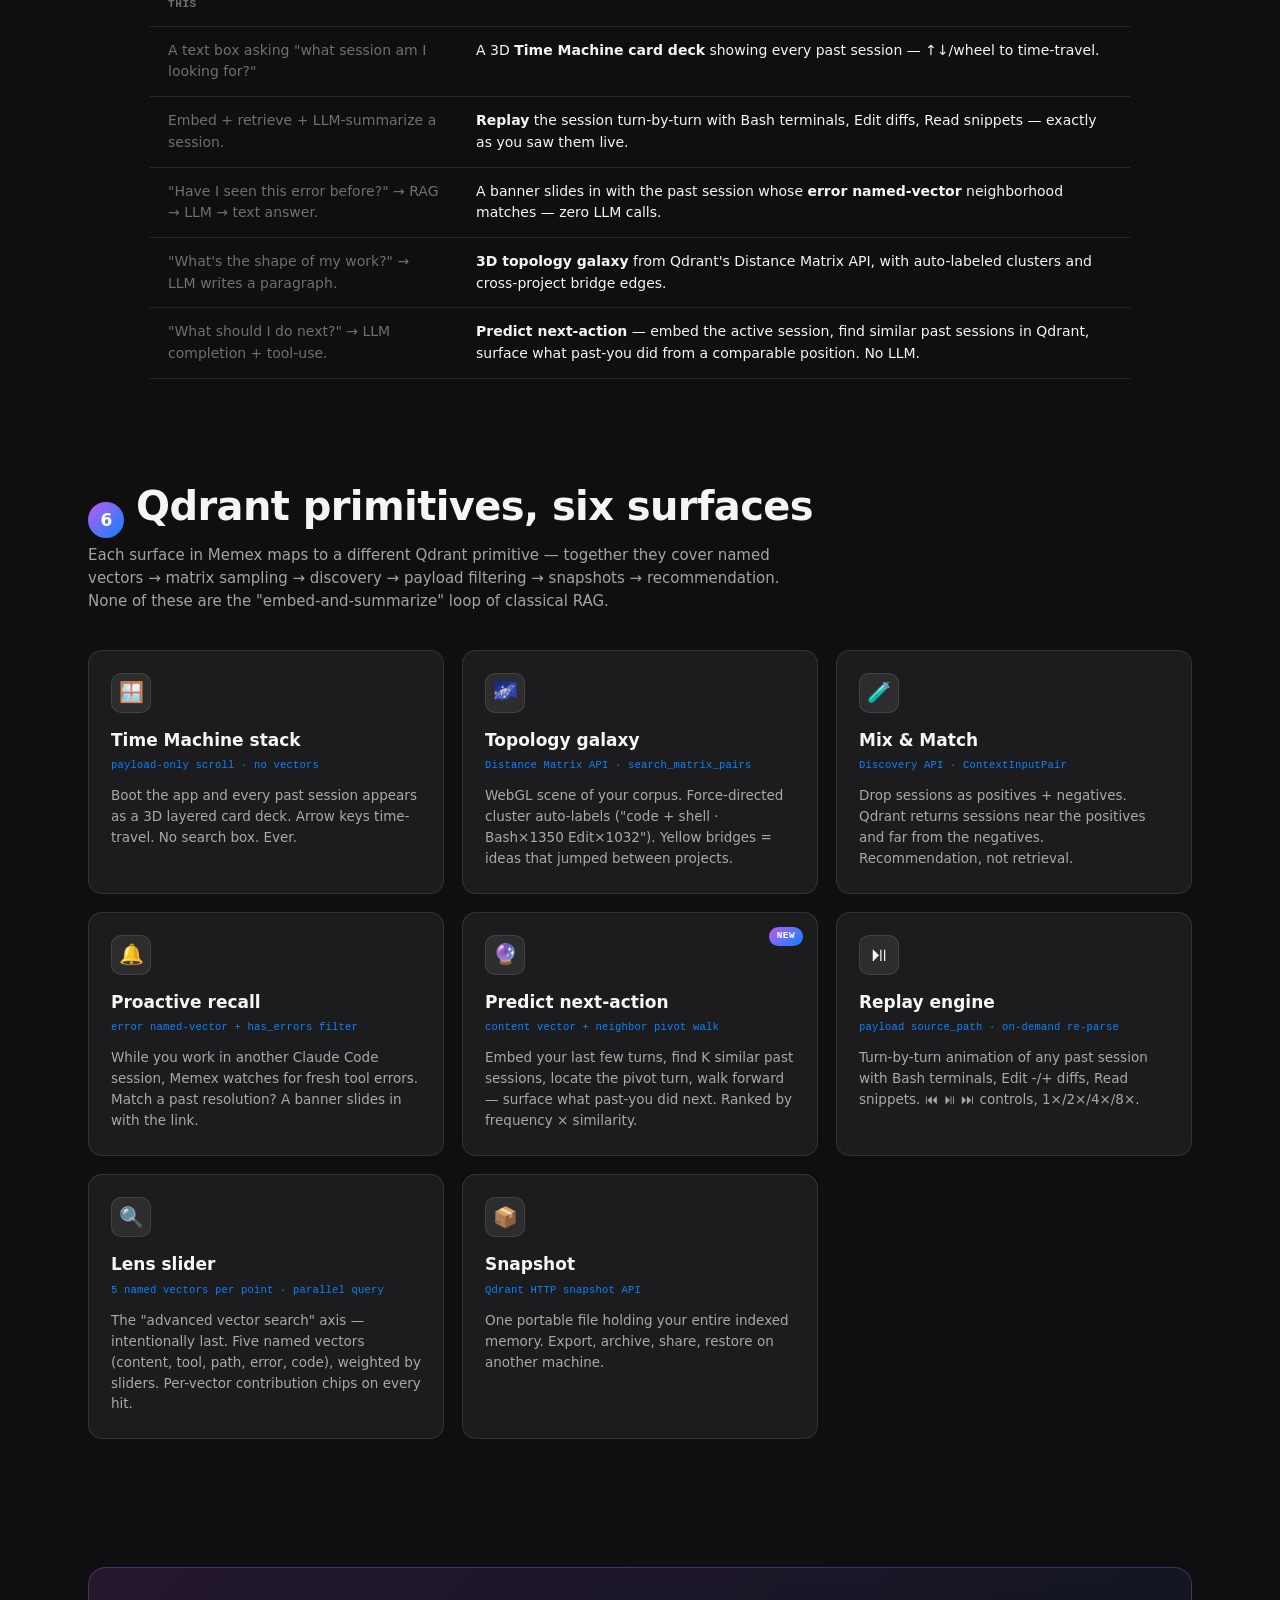
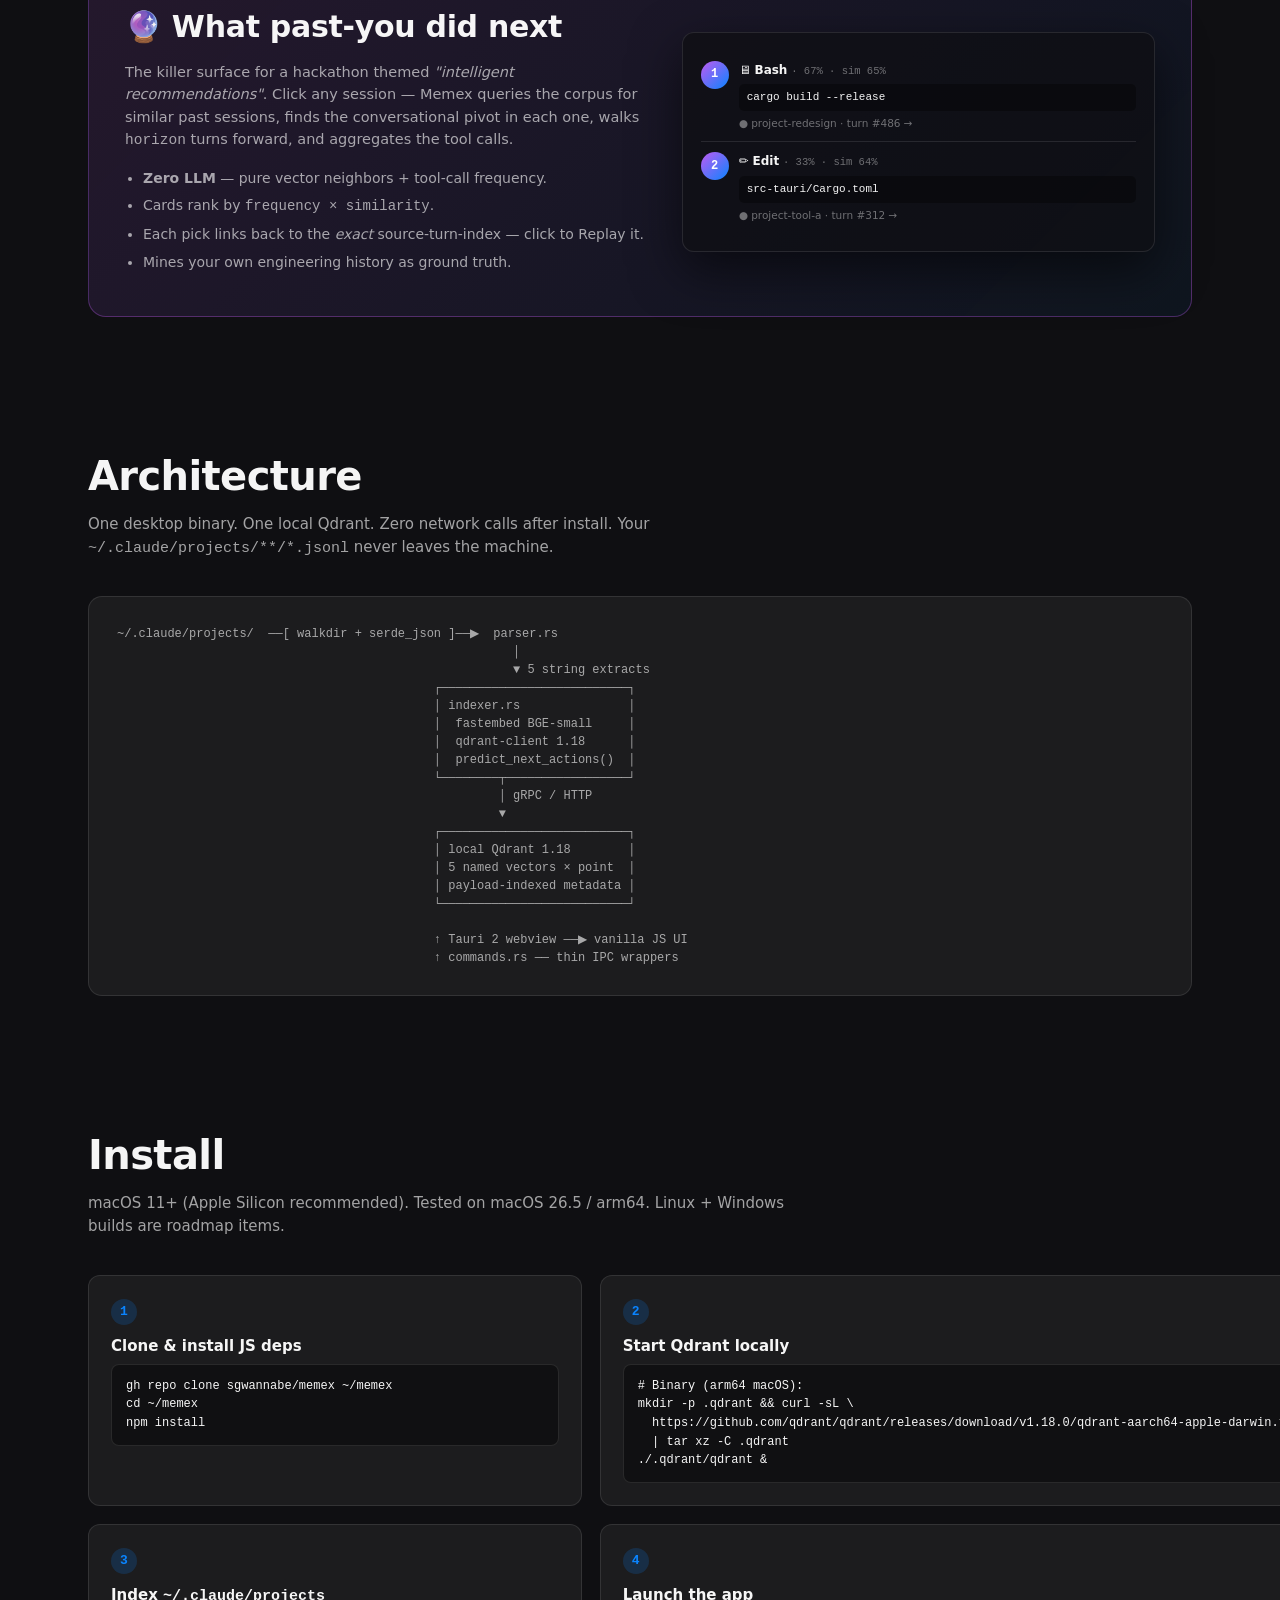
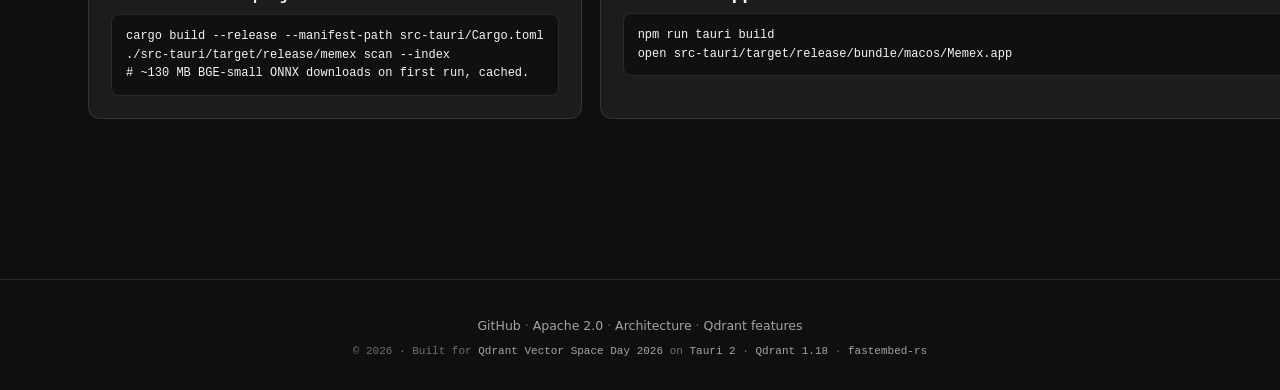
==== commit 50d867c8: "chore: docs + landing — MCP integration story + predict notifications - README: new "🧠 MCP integrati" ====
--- a/index.html
+++ b/index.html
@@ -143,6 +143,56 @@
     .btn.primary:hover { background: #1a90ff; }
     .btn .arrow { font-size: 14px; opacity: 0.8; }
 
+    /* --- MCP badge under the hero CTAs ---------------------------- */
+    .mcp-badge {
+      margin: 22px auto 0;
+      max-width: 720px;
+      text-align: left;
+      border: 1px solid rgba(120, 220, 180, 0.32);
+      background: rgba(120, 220, 180, 0.06);
+      border-radius: 12px;
+      padding: 12px 16px;
+      color: var(--fg-2);
+      font-size: 13.5px;
+    }
+    .mcp-badge[open] { background: rgba(120, 220, 180, 0.10); }
+    .mcp-badge summary {
+      cursor: pointer;
+      list-style: none;
+      display: flex; align-items: center; gap: 10px;
+      font-weight: 500;
+    }
+    .mcp-badge summary::-webkit-details-marker { display: none; }
+    .mcp-badge summary strong { color: rgb(150, 240, 210); font-weight: 600; }
+    .mcp-dot {
+      width: 8px; height: 8px; border-radius: 50%;
+      background: rgb(120, 220, 180);
+      box-shadow: 0 0 0 4px rgba(120, 220, 180, 0.18);
+      flex: 0 0 8px;
+    }
+    .mcp-badge .mcp-cmd { margin-top: 12px; }
+    .mcp-badge pre {
+      background: rgba(0, 0, 0, 0.32);
+      border: 1px solid var(--border);
+      border-radius: 8px;
+      padding: 10px 12px;
+      font-size: 12.5px;
+      overflow-x: auto;
+      color: var(--fg);
+    }
+    .mcp-badge code { font-family: var(--mono, ui-monospace, SFMono-Regular, monospace); }
+    .mcp-badge .mcp-tools {
+      margin: 10px 0 0;
+      font-size: 12.5px;
+      line-height: 1.55;
+      color: var(--fg-2);
+    }
+    .mcp-badge .mcp-tools code {
+      background: rgba(255, 255, 255, 0.06);
+      padding: 1px 6px;
+      border-radius: 4px;
+    }
+
     /* --- hero screenshots strip ------------------------------------ */
     .shots {
       margin: 56px auto 0;
@@ -430,6 +480,33 @@
           See predict in action <span class="arrow">→</span>
         </a>
       </div>
+
+      <details class="mcp-badge">
+        <summary>
+          <span class="mcp-dot"></span>
+          <strong>Works as an MCP server</strong>
+          — connect any AI agent (Claude Code, Codex, Cursor) to your local memex
+        </summary>
+        <div class="mcp-cmd">
+          <pre><code># one-time wiring — any MCP-aware AI agent can now call Memex tools
+claude mcp add memex /path/to/memex/src-tauri/target/release/memex mcp
+
+# or let Memex print the exact line for your machine
+memex install-mcp --run</code></pre>
+          <p class="mcp-tools">
+            9 tools exposed: <code>find_similar_sessions</code> ·
+            <code>find_similar_error</code> ·
+            <code>predict_next_action</code> ·
+            <code>mix_similar_sessions</code> ·
+            <code>get_session_summary</code> ·
+            <code>get_session_turn</code> ·
+            <code>list_recent_sessions</code> ·
+            <code>analyze_corpus_topology</code> ·
+            <code>snapshot_export</code>.
+            All stay 100 % local — no telemetry, no LLM call inside the server.
+          </p>
+        </div>
+      </details>
 
       <div class="shots">
         <div class="shot">
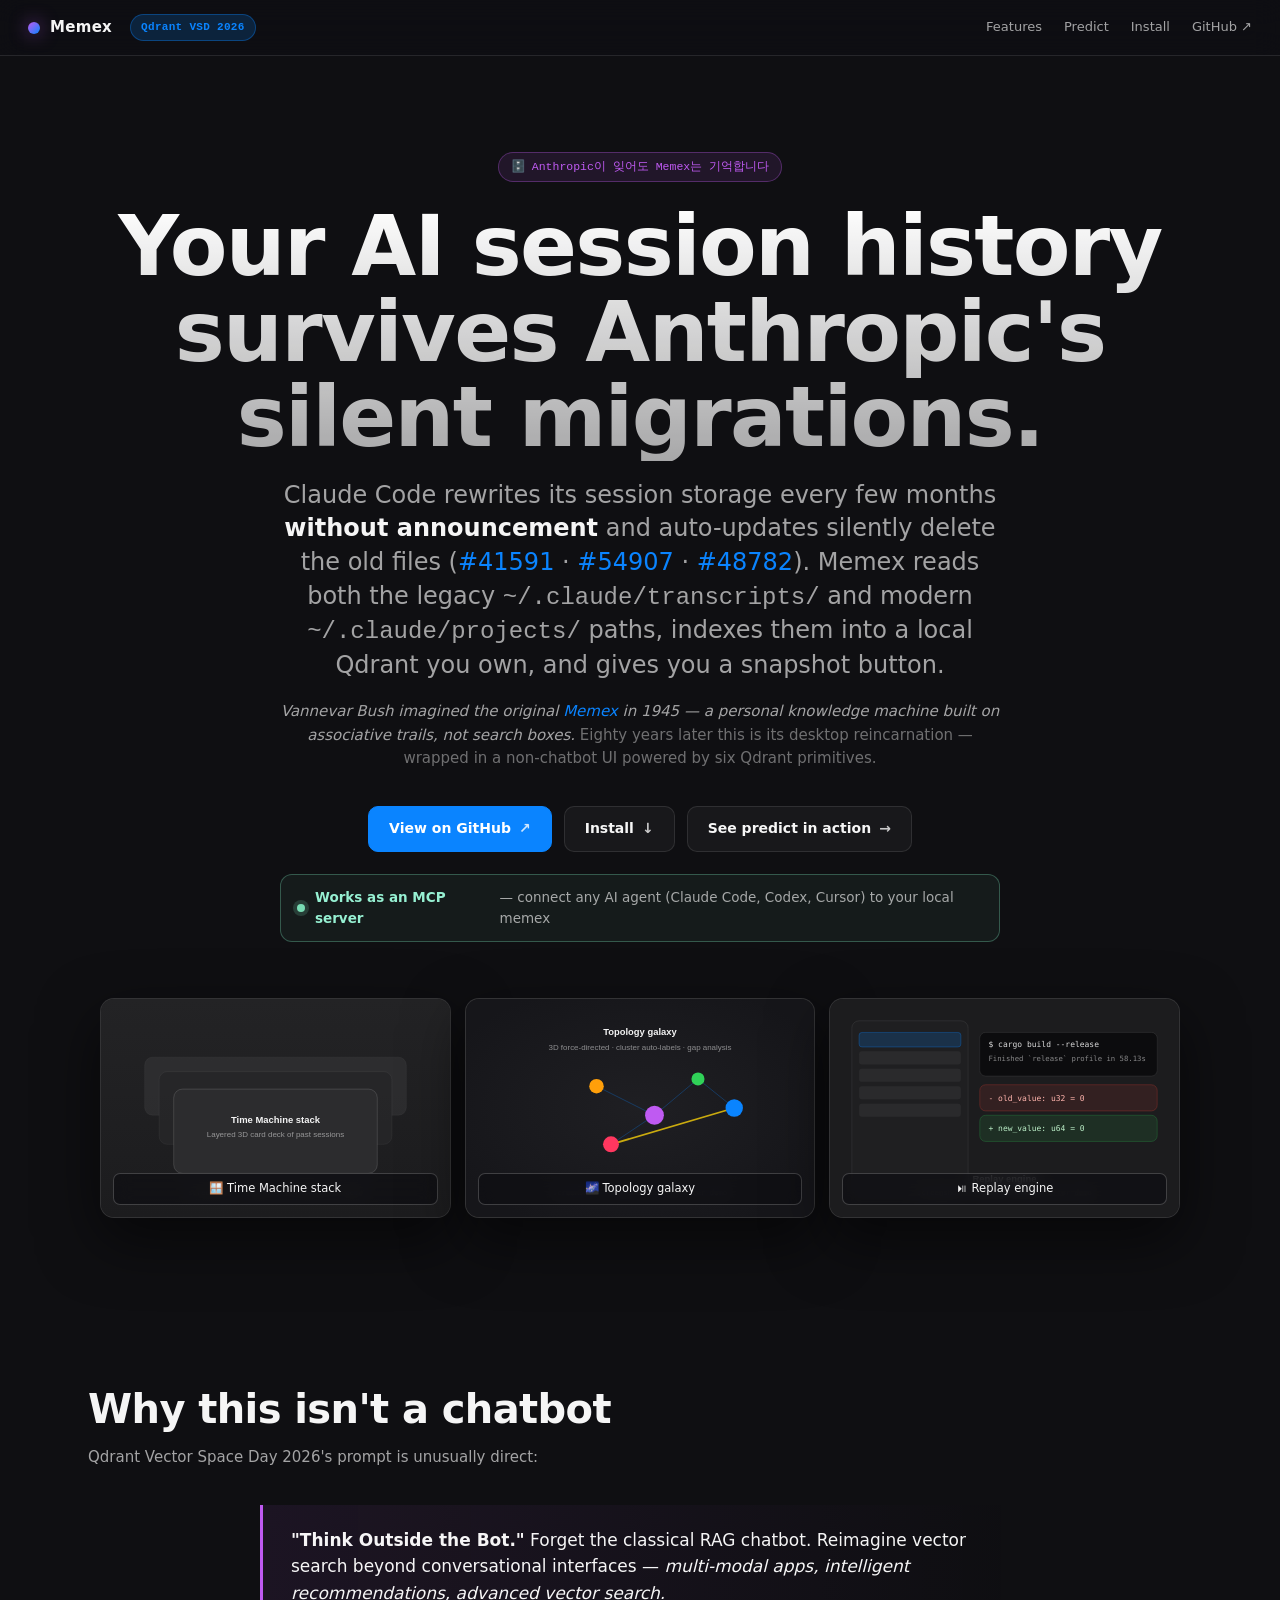
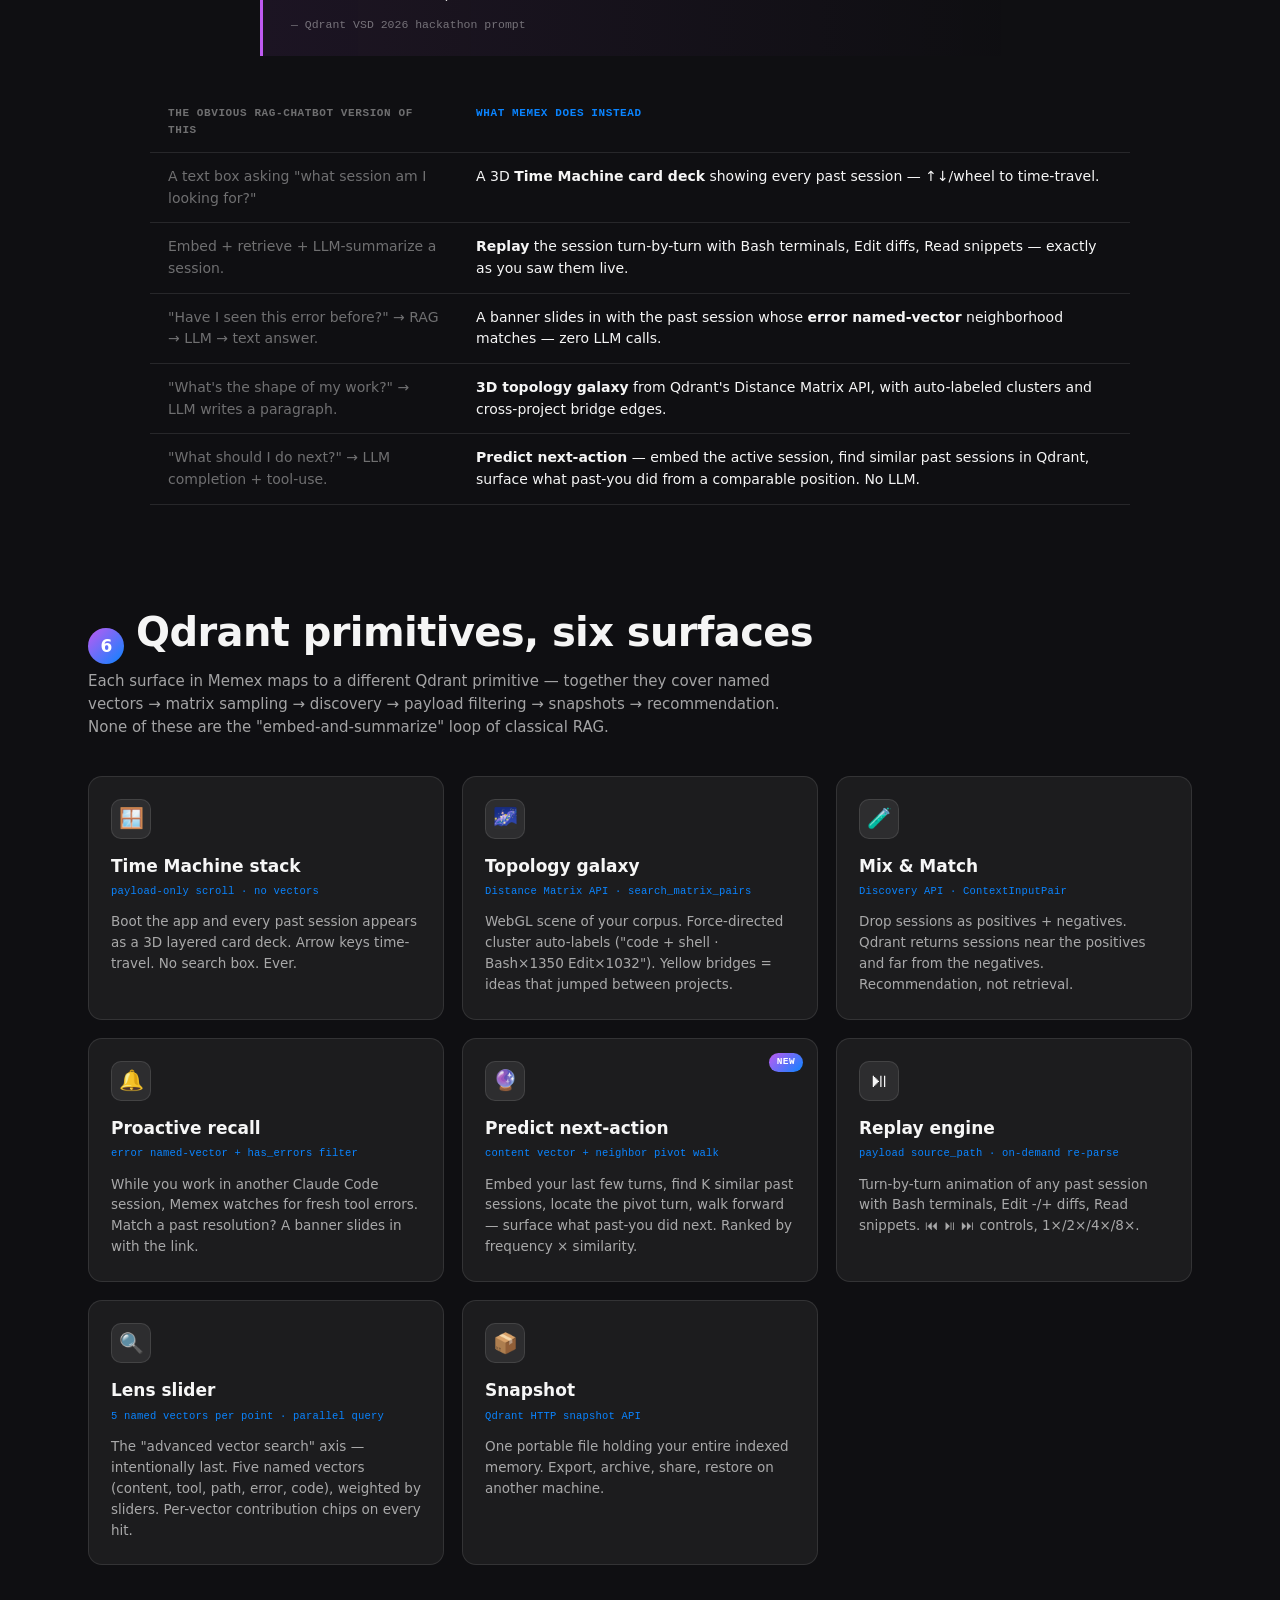
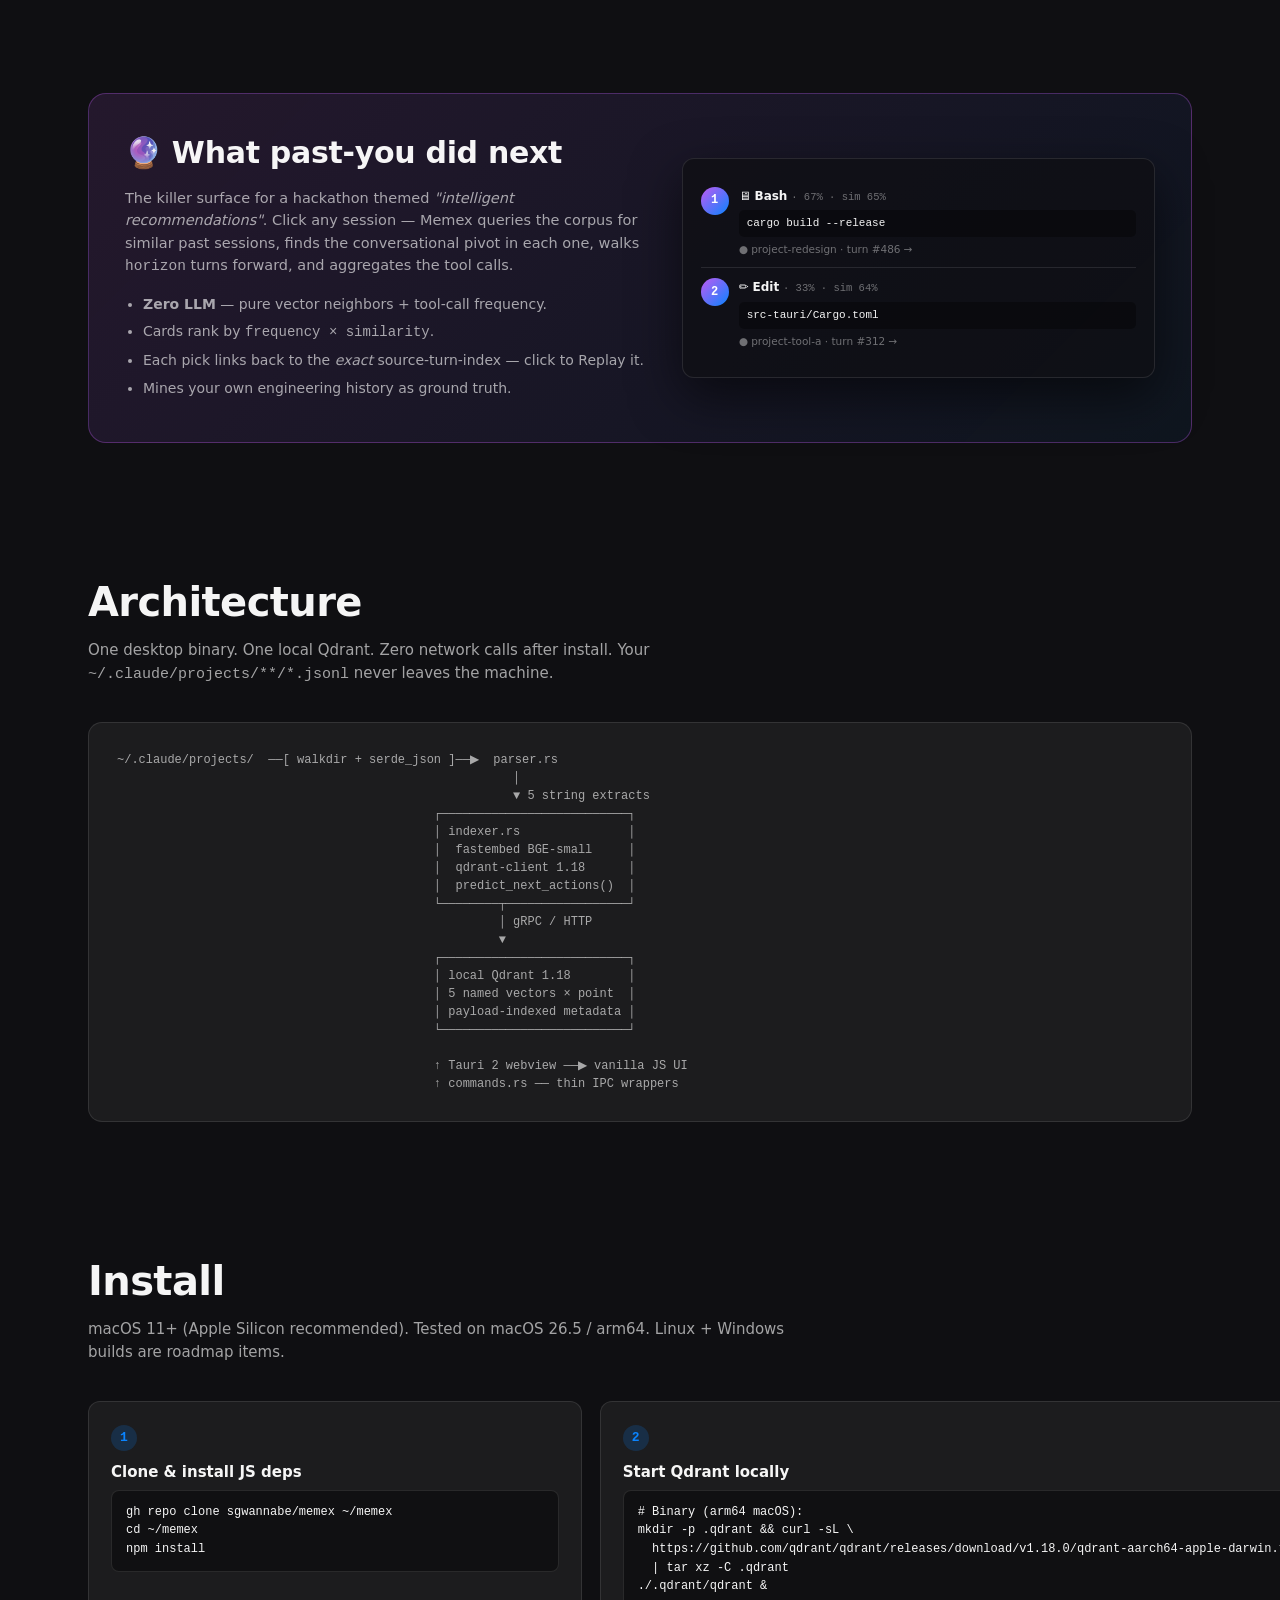
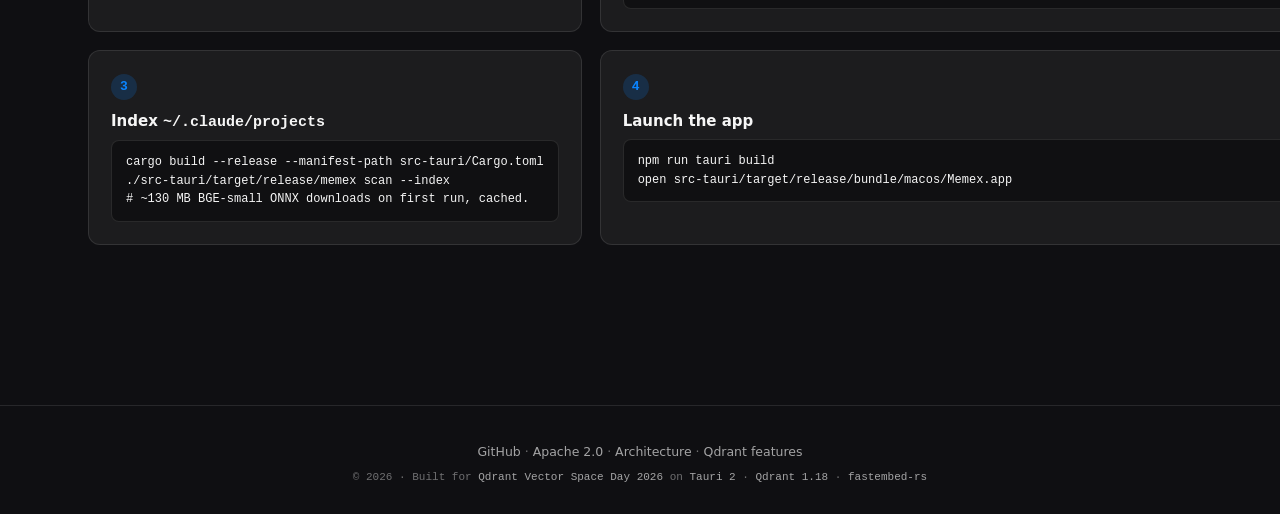
==== commit 4973a915: "feat: data archaeology + dashboard + macOS Time Machine rail + watcher polish Anthropic silent-rolle" ====
--- a/index.html
+++ b/index.html
@@ -456,18 +456,25 @@
 
   <section class="hero">
     <div class="wrap">
-      <div class="eyebrow">🛑 Think Outside the Bot · zero LLM at runtime</div>
-      <h1>Your AI session history<br>as a navigable spatial memory.</h1>
+      <div class="eyebrow">🗄️ Anthropic이 잊어도 Memex는 기억합니다</div>
+      <h1>Your AI session history<br>survives Anthropic's silent migrations.</h1>
       <p class="tagline">
-        Memex turns every Claude&nbsp;Code session you've ever run
-        into a <strong style="color:var(--fg)">non-chatbot</strong> desktop UI
-        powered by six Qdrant primitives.
+        Claude Code rewrites its session storage every few months
+        <strong style="color:var(--fg)">without announcement</strong> and
+        auto-updates silently delete the old files
+        (<a href="https://github.com/anthropics/claude-code/issues/41591" target="_blank" rel="noopener">#41591</a> ·
+        <a href="https://github.com/anthropics/claude-code/issues/54907" target="_blank" rel="noopener">#54907</a> ·
+        <a href="https://github.com/anthropics/claude-code/issues/48782" target="_blank" rel="noopener">#48782</a>).
+        Memex reads both the legacy <code>~/.claude/transcripts/</code>
+        and modern <code>~/.claude/projects/</code> paths, indexes them
+        into a local Qdrant you own, and gives you a snapshot button.
       </p>
       <p class="lede">
         <em>Vannevar Bush imagined the original
         <a href="https://en.wikipedia.org/wiki/Memex" target="_blank" rel="noopener">Memex</a>
         in 1945 — a personal knowledge machine built on associative trails,
-        not search boxes.</em> Eighty years later this is its desktop reincarnation.
+        not search boxes.</em> Eighty years later this is its desktop reincarnation —
+        wrapped in a non-chatbot UI powered by six Qdrant primitives.
       </p>
       <div class="cta">
         <a class="btn primary" href="https://github.com/sgwannabe/memex" target="_blank" rel="noopener">
